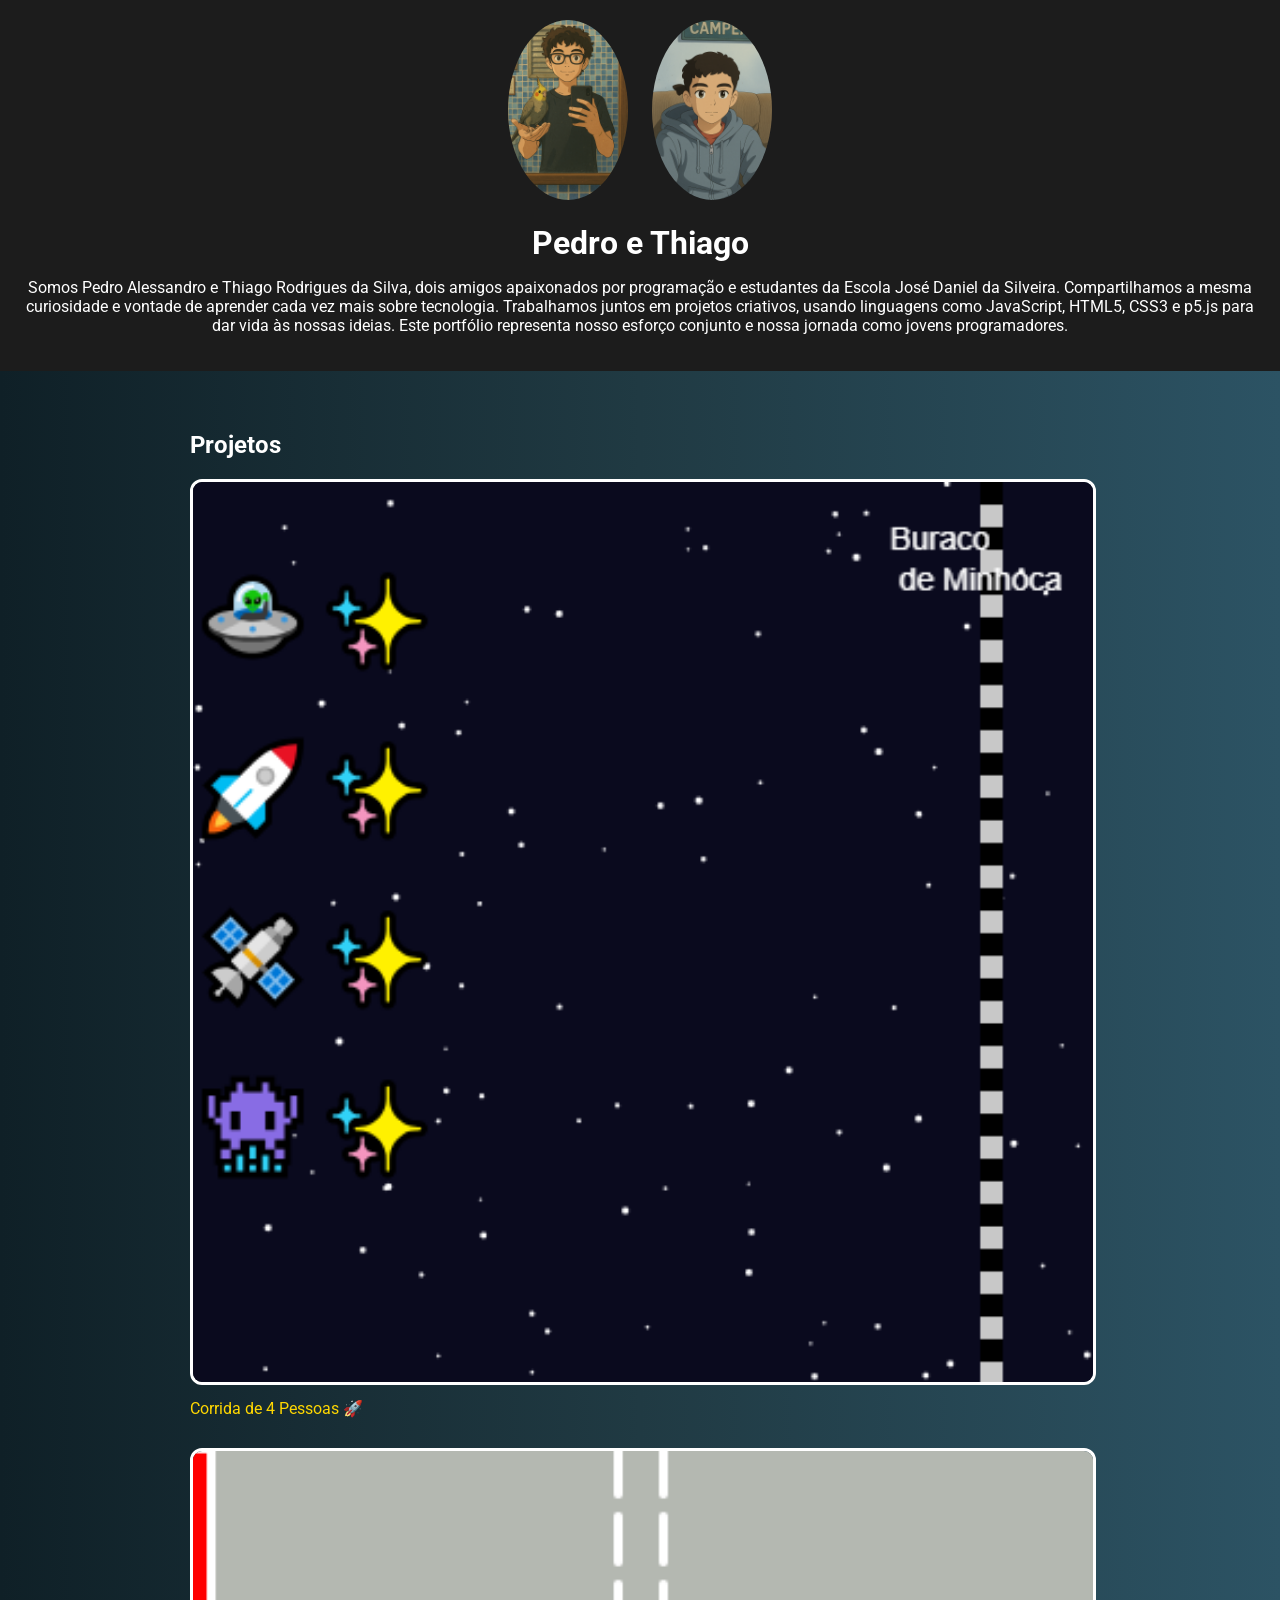
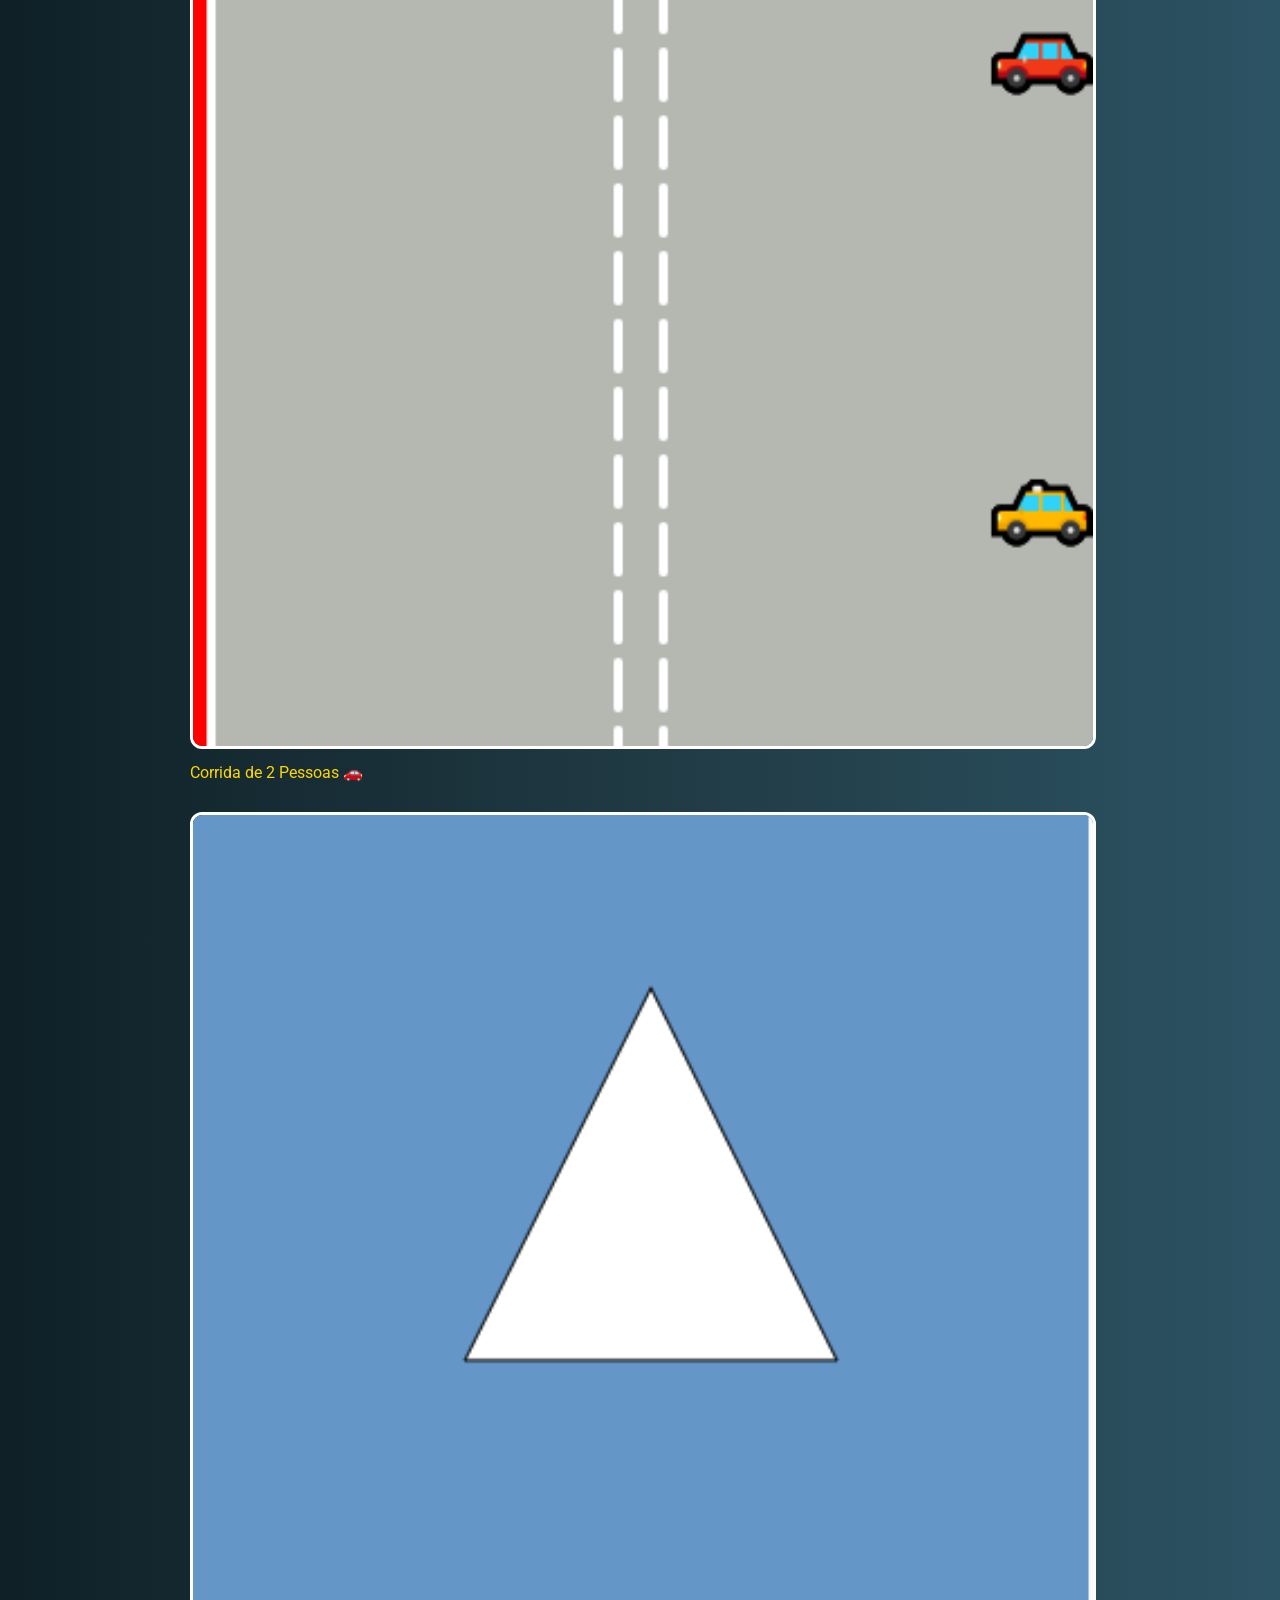
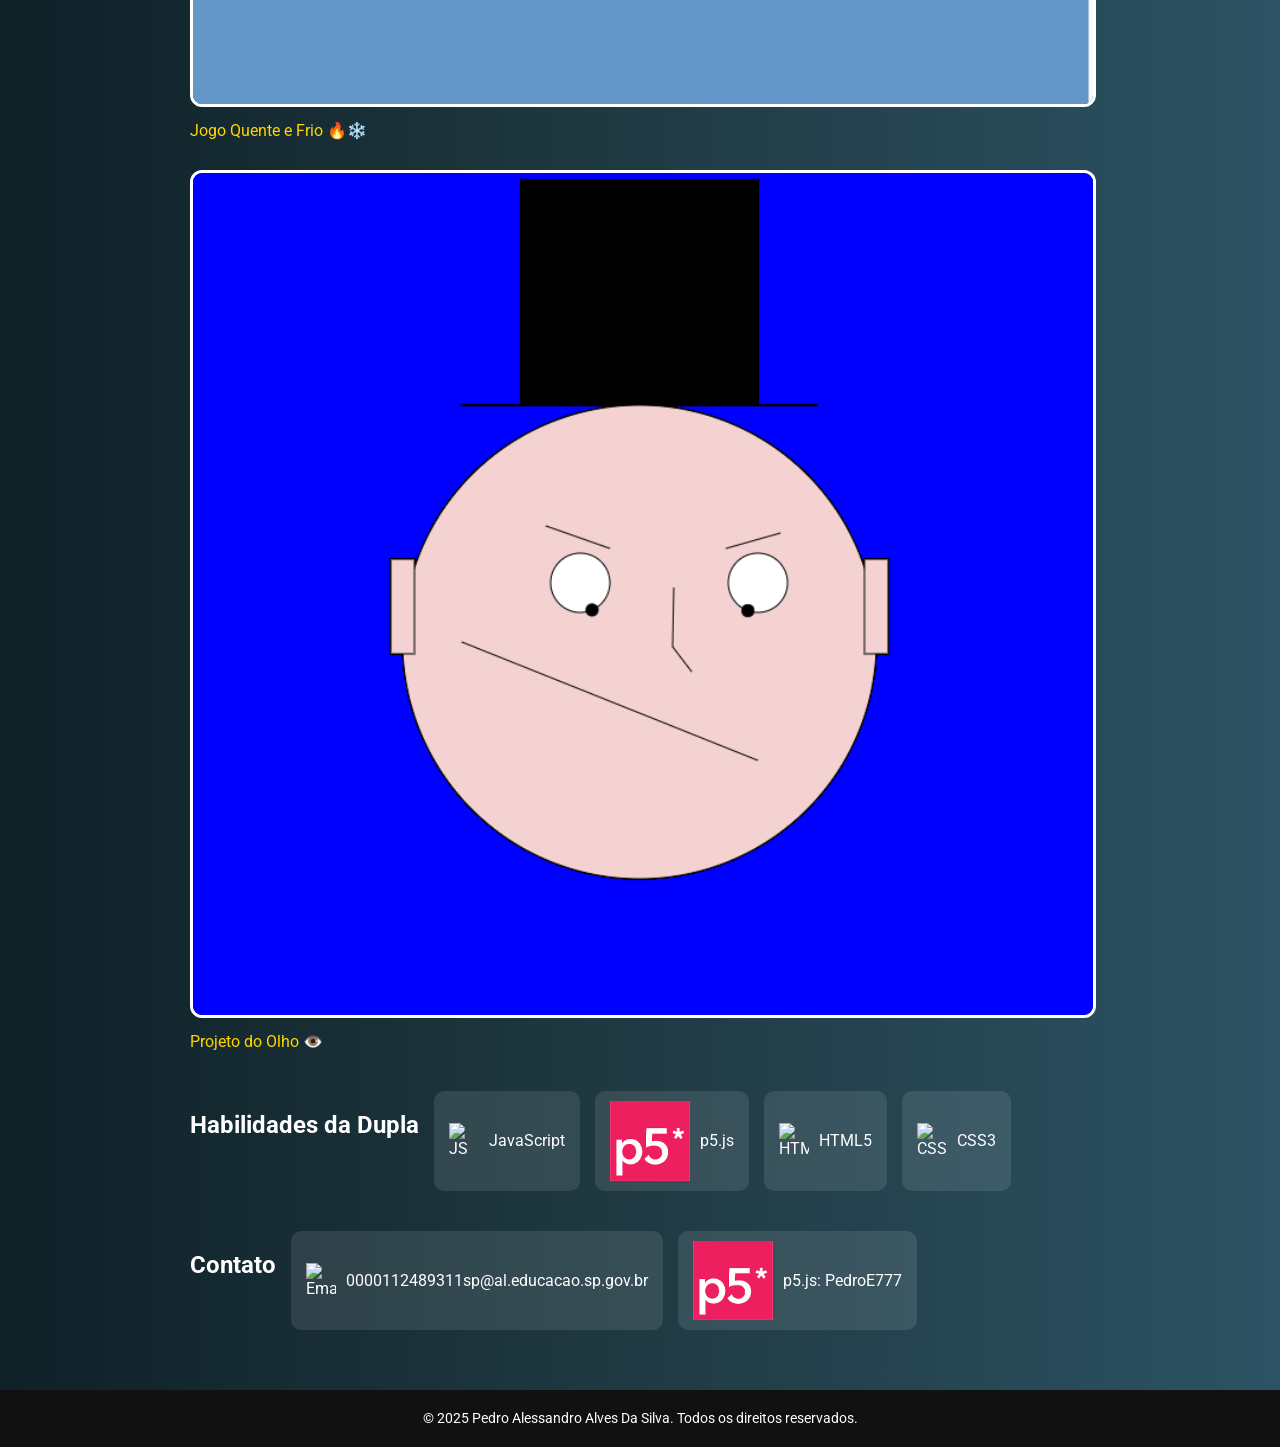
==== index.html @ cb0fa627 "Portifolio Pedro Alessandro e Thiago 2C" ====
<!DOCTYPE html>
<html lang="pt-BR">
<head>
    <meta charset="UTF-8" />
    <meta name="viewport" content="width=device-width, initial-scale=1.0" />
    <title>Portfólio de Pedro Alessandro</title>
    <link href="https://fonts.googleapis.com/css2?family=Roboto:wght@400;700&display=swap" rel="stylesheet" />
    <style>
        body {
            font-family: 'Roboto', sans-serif;
            background: linear-gradient(to right, #0f2027, #203a43, #2c5364);
            margin: 0;
            color: #fff;
        }
        header {
            background-color: #1c1c1c;
            padding: 20px;
            text-align: center;
        }
        header img {
            width: 120px;
            border-radius: 50%;
            margin-bottom: 10px;
        }
        h1 {
            margin: 10px 0 0;
        }
        main {
            max-width: 900px;
            margin: 0 auto;
            padding: 20px;
        }
        section {
            margin-bottom: 40px;
        }
        .projects img {
            width: 100%;
            border-radius: 12px;
            margin-bottom: 10px;
            border: 3px solid #fff;
        }
        .project {
            margin-bottom: 30px;
        }
        .skills, .contact {
            display: flex;
            flex-wrap: wrap;
            gap: 15px;
        }
        .skill, .contact-item {
            display: flex;
            align-items: center;
            background: rgba(255, 255, 255, 0.1);
            padding: 10px 15px;
            border-radius: 10px;
        }
        .skill img, .contact-item img {
            width: 30px;
            margin-right: 10px;
        }
        footer {
            text-align: center;
            padding: 20px;
            background-color: #111;
            font-size: 0.9em;
        }
        a {
            color: #ffd700;
            text-decoration: none;
        }
        a:hover {
            text-decoration: underline;
        }
    </style>
</head>
<body>
    <header>
        <img src="avatar.png" alt="Pedro" style="width: 120px; border-radius: 50%; margin-right: 20px;">
<img src="avatar-thiago.png"style="width: 120px; border-radius: 50%;"><h1 style=\"font-size: 3em;\">Pedro e Thiago</h1>
        <p>Somos Pedro Alessandro e Thiago Rodrigues da Silva, dois amigos apaixonados por programação e estudantes da Escola José Daniel da Silveira. Compartilhamos a mesma curiosidade e vontade de aprender cada vez mais sobre tecnologia. Trabalhamos juntos em projetos criativos, usando linguagens como JavaScript, HTML5, CSS3 e p5.js para dar vida às nossas ideias. Este portfólio representa nosso esforço conjunto e nossa jornada como jovens programadores.</p>
    </header>
    <main>
        <section class="about">
            
        </section>
        <section class="projects">
            <h2>Projetos</h2>
            <div class="project">
                <img src="corrida4.png" alt="Corrida de 4 pessoas">
                <a href="https://editor.p5js.org/PedroE777/sketches/rN4tvM466" target="_blank">Corrida de 4 Pessoas 🚀</a>
            </div>
            <div class="project">
                <img src="corrida2.png" alt="Corrida de 2 pessoas">
                <a href="https://editor.p5js.org/PedroE777/sketches/KEfK9X4N3" target="_blank">Corrida de 2 Pessoas 🚗</a>
            </div>
            <div class="project">
                <img src="quenteefrio.png" alt="Quente e Frio">
                <a href="https://editor.p5js.org/PedroE777/sketches/kUpzhdU5l" target="_blank">Jogo Quente e Frio 🔥❄️</a>
            </div>
            <div class="project">
                <img src="olho.png" alt="Projeto do Olho">
                <a href="https://editor.p5js.org/PedroE777/sketches/rN4tvM466" target="_blank">Projeto do Olho 👁️</a>
            </div>
        </section>
        <section class="skills">
            <h2>Habilidades da Dupla</h2>
            <div class="skill"><img src="https://cdn.jsdelivr.net/gh/devicons/devicon/icons/javascript/javascript-original.svg" alt="JS">JavaScript</div>
            <div class="skill"><img src="p5js-logo.png" alt="Logo do p5.js" style="width: 80px;" alt="p5">p5.js</div>
            <div class="skill"><img src="https://cdn.jsdelivr.net/gh/devicons/devicon/icons/html5/html5-original.svg" alt="HTML5">HTML5</div>
            <div class="skill"><img src="https://cdn.jsdelivr.net/gh/devicons/devicon/icons/css3/css3-original.svg" alt="CSS3">CSS3</div>
        </section>
        <section class="contact">
            <h2>Contato</h2>
            <div class="contact-item"><img src="https://img.icons8.com/ios-filled/50/ffffff/email.png" alt="Email">0000112489311sp@al.educacao.sp.gov.br</div>
            <div class="contact-item"><img src="p5js-logo.png" alt="Logo do p5.js" style="width: 80px;" alt="p5">p5.js: PedroE777</div>
        </section>
    </main>
    <footer>
        © 2025 Pedro Alessandro Alves Da Silva. Todos os direitos reservados.
    </footer>
</body>
</html>
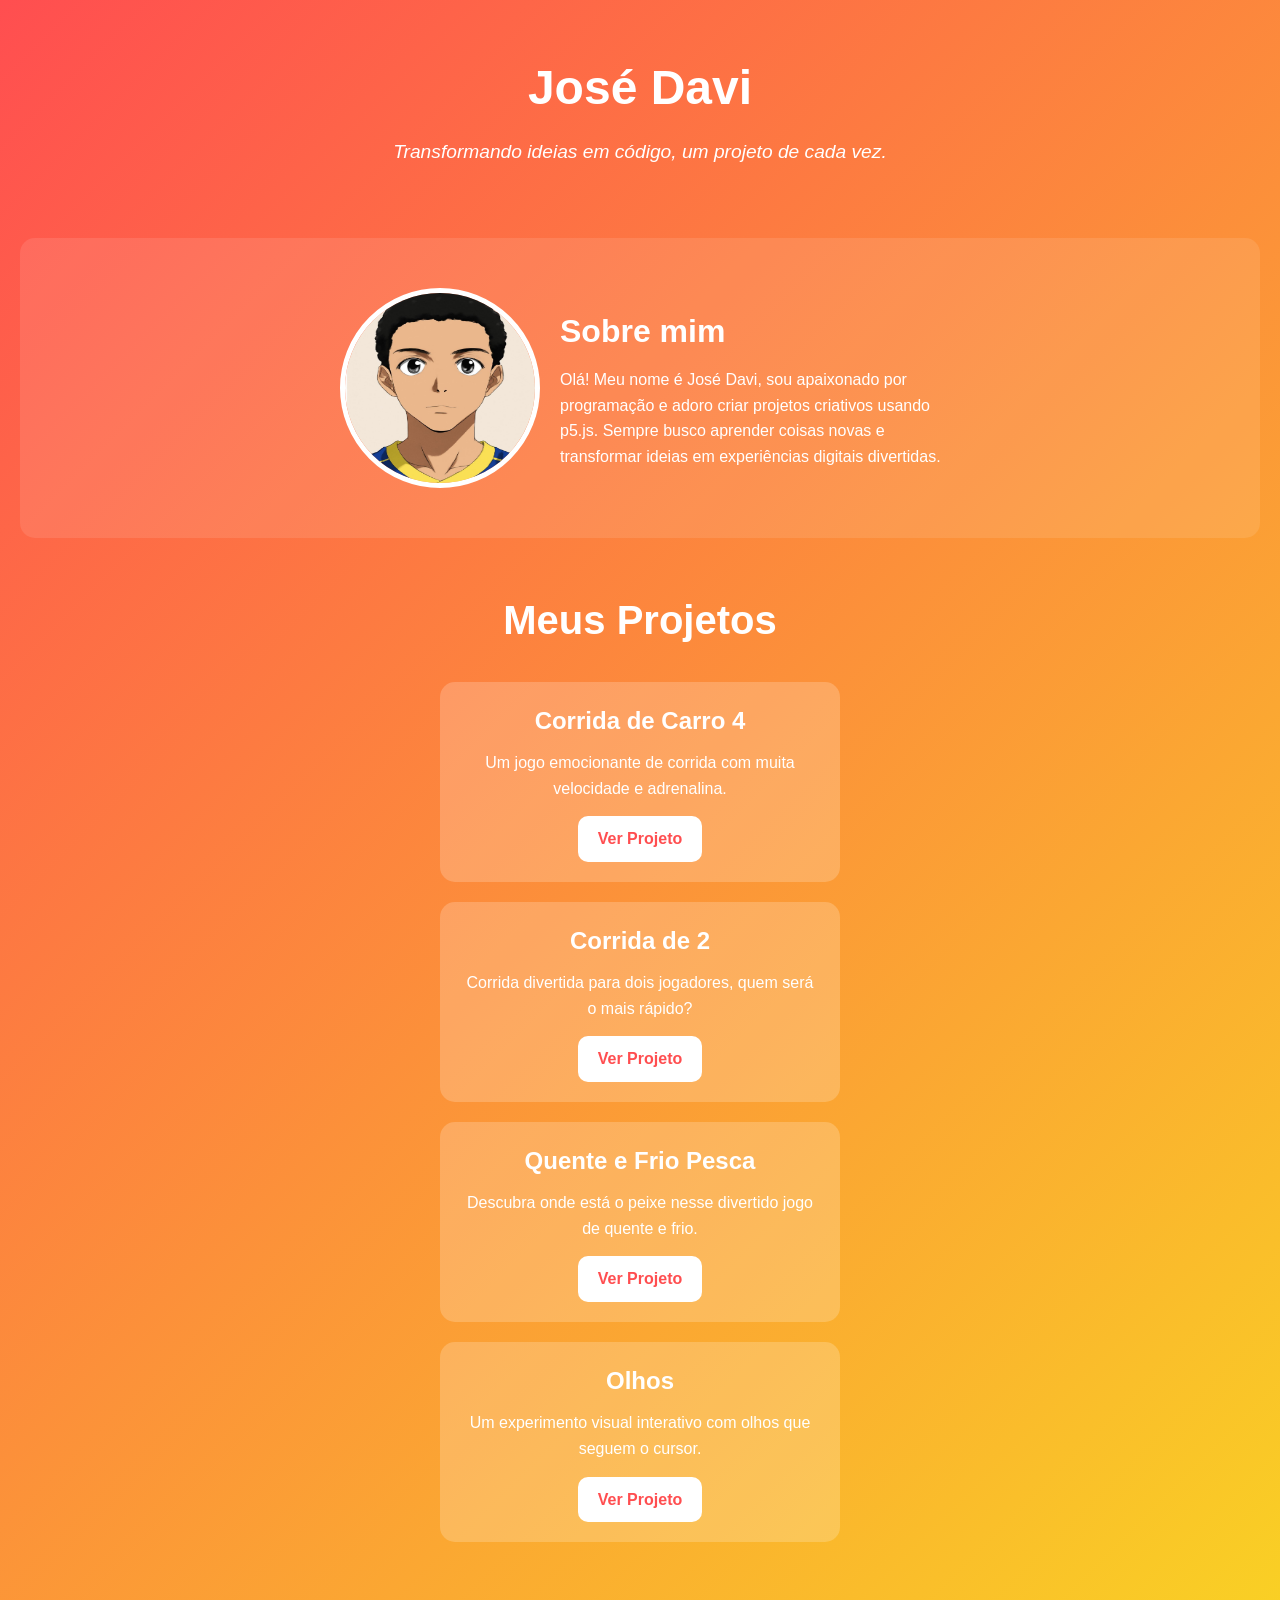
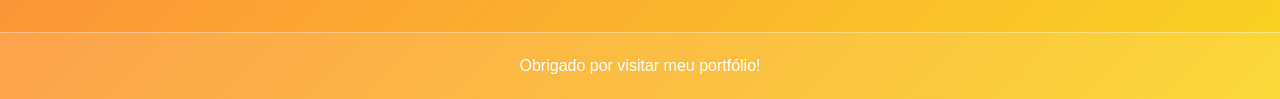
==== commit d68da721: "Add files via upload" ====
--- a/index.html
+++ b/index.html
@@ -1,123 +1,58 @@
-
 <!DOCTYPE html>
 <html lang="pt-BR">
 <head>
-    <meta charset="UTF-8" />
-    <meta name="viewport" content="width=device-width, initial-scale=1.0" />
-    <title>Portfólio de Pedro Alessandro</title>
-    <link href="https://fonts.googleapis.com/css2?family=Roboto:wght@400;700&display=swap" rel="stylesheet" />
-    <style>
-        body {
-            font-family: 'Roboto', sans-serif;
-            background: linear-gradient(to right, #0f2027, #203a43, #2c5364);
-            margin: 0;
-            color: #fff;
-        }
-        header {
-            background-color: #1c1c1c;
-            padding: 20px;
-            text-align: center;
-        }
-        header img {
-            width: 120px;
-            border-radius: 50%;
-            margin-bottom: 10px;
-        }
-        h1 {
-            margin: 10px 0 0;
-        }
-        main {
-            max-width: 900px;
-            margin: 0 auto;
-            padding: 20px;
-        }
-        section {
-            margin-bottom: 40px;
-        }
-        .projects img {
-            width: 100%;
-            border-radius: 12px;
-            margin-bottom: 10px;
-            border: 3px solid #fff;
-        }
-        .project {
-            margin-bottom: 30px;
-        }
-        .skills, .contact {
-            display: flex;
-            flex-wrap: wrap;
-            gap: 15px;
-        }
-        .skill, .contact-item {
-            display: flex;
-            align-items: center;
-            background: rgba(255, 255, 255, 0.1);
-            padding: 10px 15px;
-            border-radius: 10px;
-        }
-        .skill img, .contact-item img {
-            width: 30px;
-            margin-right: 10px;
-        }
-        footer {
-            text-align: center;
-            padding: 20px;
-            background-color: #111;
-            font-size: 0.9em;
-        }
-        a {
-            color: #ffd700;
-            text-decoration: none;
-        }
-        a:hover {
-            text-decoration: underline;
-        }
-    </style>
+  <meta charset="UTF-8">
+  <meta name="viewport" content="width=device-width, initial-scale=1">
+  <title>Portfólio José Davi</title>
+  <link rel="stylesheet" href="style.css">
 </head>
 <body>
-    <header>
-        <img src="avatar.png" alt="Pedro" style="width: 120px; border-radius: 50%; margin-right: 20px;">
-<img src="avatar-thiago.png"style="width: 120px; border-radius: 50%;"><h1 style=\"font-size: 3em;\">Pedro e Thiago</h1>
-        <p>Somos Pedro Alessandro e Thiago Rodrigues da Silva, dois amigos apaixonados por programação e estudantes da Escola José Daniel da Silveira. Compartilhamos a mesma curiosidade e vontade de aprender cada vez mais sobre tecnologia. Trabalhamos juntos em projetos criativos, usando linguagens como JavaScript, HTML5, CSS3 e p5.js para dar vida às nossas ideias. Este portfólio representa nosso esforço conjunto e nossa jornada como jovens programadores.</p>
-    </header>
-    <main>
-        <section class="about">
-            
-        </section>
-        <section class="projects">
-            <h2>Projetos</h2>
-            <div class="project">
-                <img src="corrida4.png" alt="Corrida de 4 pessoas">
-                <a href="https://editor.p5js.org/PedroE777/sketches/rN4tvM466" target="_blank">Corrida de 4 Pessoas 🚀</a>
-            </div>
-            <div class="project">
-                <img src="corrida2.png" alt="Corrida de 2 pessoas">
-                <a href="https://editor.p5js.org/PedroE777/sketches/KEfK9X4N3" target="_blank">Corrida de 2 Pessoas 🚗</a>
-            </div>
-            <div class="project">
-                <img src="quenteefrio.png" alt="Quente e Frio">
-                <a href="https://editor.p5js.org/PedroE777/sketches/kUpzhdU5l" target="_blank">Jogo Quente e Frio 🔥❄️</a>
-            </div>
-            <div class="project">
-                <img src="olho.png" alt="Projeto do Olho">
-                <a href="https://editor.p5js.org/PedroE777/sketches/rN4tvM466" target="_blank">Projeto do Olho 👁️</a>
-            </div>
-        </section>
-        <section class="skills">
-            <h2>Habilidades da Dupla</h2>
-            <div class="skill"><img src="https://cdn.jsdelivr.net/gh/devicons/devicon/icons/javascript/javascript-original.svg" alt="JS">JavaScript</div>
-            <div class="skill"><img src="p5js-logo.png" alt="Logo do p5.js" style="width: 80px;" alt="p5">p5.js</div>
-            <div class="skill"><img src="https://cdn.jsdelivr.net/gh/devicons/devicon/icons/html5/html5-original.svg" alt="HTML5">HTML5</div>
-            <div class="skill"><img src="https://cdn.jsdelivr.net/gh/devicons/devicon/icons/css3/css3-original.svg" alt="CSS3">CSS3</div>
-        </section>
-        <section class="contact">
-            <h2>Contato</h2>
-            <div class="contact-item"><img src="https://img.icons8.com/ios-filled/50/ffffff/email.png" alt="Email">0000112489311sp@al.educacao.sp.gov.br</div>
-            <div class="contact-item"><img src="p5js-logo.png" alt="Logo do p5.js" style="width: 80px;" alt="p5">p5.js: PedroE777</div>
-        </section>
-    </main>
-    <footer>
-        © 2025 Pedro Alessandro Alves Da Silva. Todos os direitos reservados.
-    </footer>
+
+  <header>
+    <h1>José Davi</h1>
+    <p>Transformando ideias em código, um projeto de cada vez.</p>
+  </header>
+
+  <section class="perfil">
+    <img src="avatar.jpg" alt="Avatar de José Davi">
+    <div>
+      <h2>Sobre mim</h2>
+      <p>Olá! Meu nome é José Davi, sou apaixonado por programação e adoro criar projetos criativos usando p5.js. Sempre busco aprender coisas novas e transformar ideias em experiências digitais divertidas.</p>
+    </div>
+  </section>
+
+  <section class="projetos">
+    <h2>Meus Projetos</h2>
+
+    <div class="card">
+      <h3>Corrida de Carro 4</h3>
+      <p>Um jogo emocionante de corrida com muita velocidade e adrenalina.</p>
+      <a href="https://editor.p5js.org/jose898/full/A1sQAXhAf" target="_blank">Ver Projeto</a>
+    </div>
+
+    <div class="card">
+      <h3>Corrida de 2</h3>
+      <p>Corrida divertida para dois jogadores, quem será o mais rápido?</p>
+      <a href="https://editor.p5js.org/jose898/full/e5fO6BFsn" target="_blank">Ver Projeto</a>
+    </div>
+
+    <div class="card">
+      <h3>Quente e Frio Pesca</h3>
+      <p>Descubra onde está o peixe nesse divertido jogo de quente e frio.</p>
+      <a href="https://editor.p5js.org/jose898/full/w2EwOn_fTf" target="_blank">Ver Projeto</a>
+    </div>
+
+    <div class="card">
+      <h3>Olhos</h3>
+      <p>Um experimento visual interativo com olhos que seguem o cursor.</p>
+      <a href="https://editor.p5js.org/jose898/full/KGaPdEGRL" target="_blank">Ver Projeto</a>
+    </div>
+
+  </section>
+
+  <footer>
+    <p>Obrigado por visitar meu portfólio!</p>
+  </footer>
+
 </body>
 </html>
--- a/style.css
+++ b/style.css
@@ -0,0 +1,111 @@
+* {
+  margin: 0;
+  padding: 0;
+  box-sizing: border-box;
+}
+
+body {
+  font-family: 'Arial', sans-serif;
+  background: linear-gradient(135deg, #ff4e50, #f9d423);
+  color: #fff;
+  line-height: 1.6;
+}
+
+header {
+  text-align: center;
+  padding: 50px 20px;
+}
+
+header h1 {
+  font-size: 3em;
+  margin-bottom: 10px;
+}
+
+header p {
+  font-size: 1.2em;
+  font-style: italic;
+}
+
+.perfil {
+  display: flex;
+  flex-wrap: wrap;
+  align-items: center;
+  justify-content: center;
+  padding: 30px 20px;
+  background: rgba(255, 255, 255, 0.1);
+  margin: 20px;
+  border-radius: 15px;
+}
+
+.perfil img {
+  width: 200px;
+  height: 200px;
+  border-radius: 50%;
+  border: 5px solid #fff;
+  margin: 20px;
+}
+
+.perfil div {
+  max-width: 400px;
+}
+
+.perfil h2 {
+  font-size: 2em;
+  margin-bottom: 10px;
+}
+
+.projetos {
+  padding: 30px 20px;
+  text-align: center;
+}
+
+.projetos h2 {
+  font-size: 2.5em;
+  margin-bottom: 30px;
+}
+
+.card {
+  background: rgba(255, 255, 255, 0.2);
+  margin: 20px auto;
+  padding: 20px;
+  border-radius: 15px;
+  max-width: 400px;
+  transition: transform 0.3s ease;
+}
+
+.card:hover {
+  transform: scale(1.05);
+}
+
+.card h3 {
+  font-size: 1.5em;
+  margin-bottom: 10px;
+}
+
+.card p {
+  margin-bottom: 15px;
+}
+
+.card a {
+  display: inline-block;
+  padding: 10px 20px;
+  background: #fff;
+  color: #ff4e50;
+  text-decoration: none;
+  border-radius: 10px;
+  font-weight: bold;
+  transition: background 0.3s ease;
+}
+
+.card a:hover {
+  background: #f9d423;
+  color: #fff;
+}
+
+footer {
+  text-align: center;
+  padding: 20px;
+  background: rgba(255, 255, 255, 0.1);
+  margin-top: 40px;
+  border-top: 1px solid rgba(255, 255, 255, 0.3);
+}
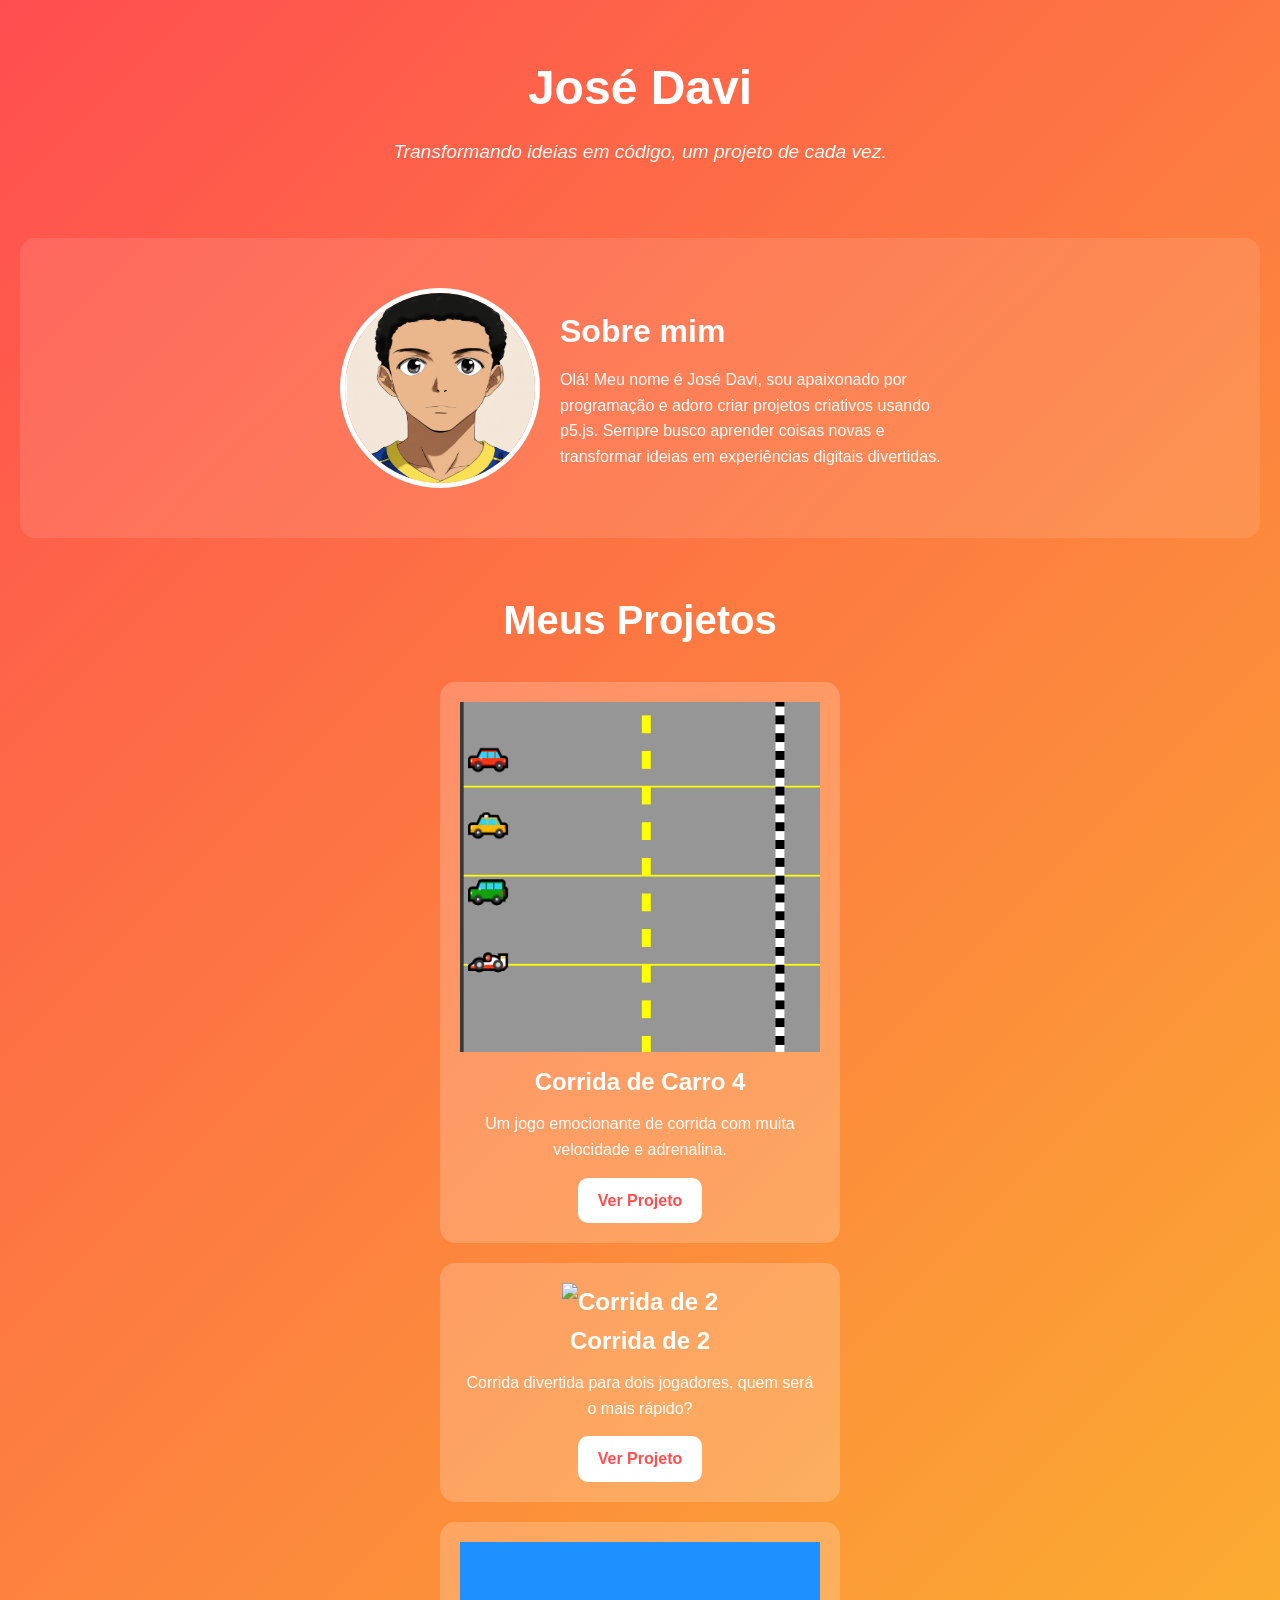
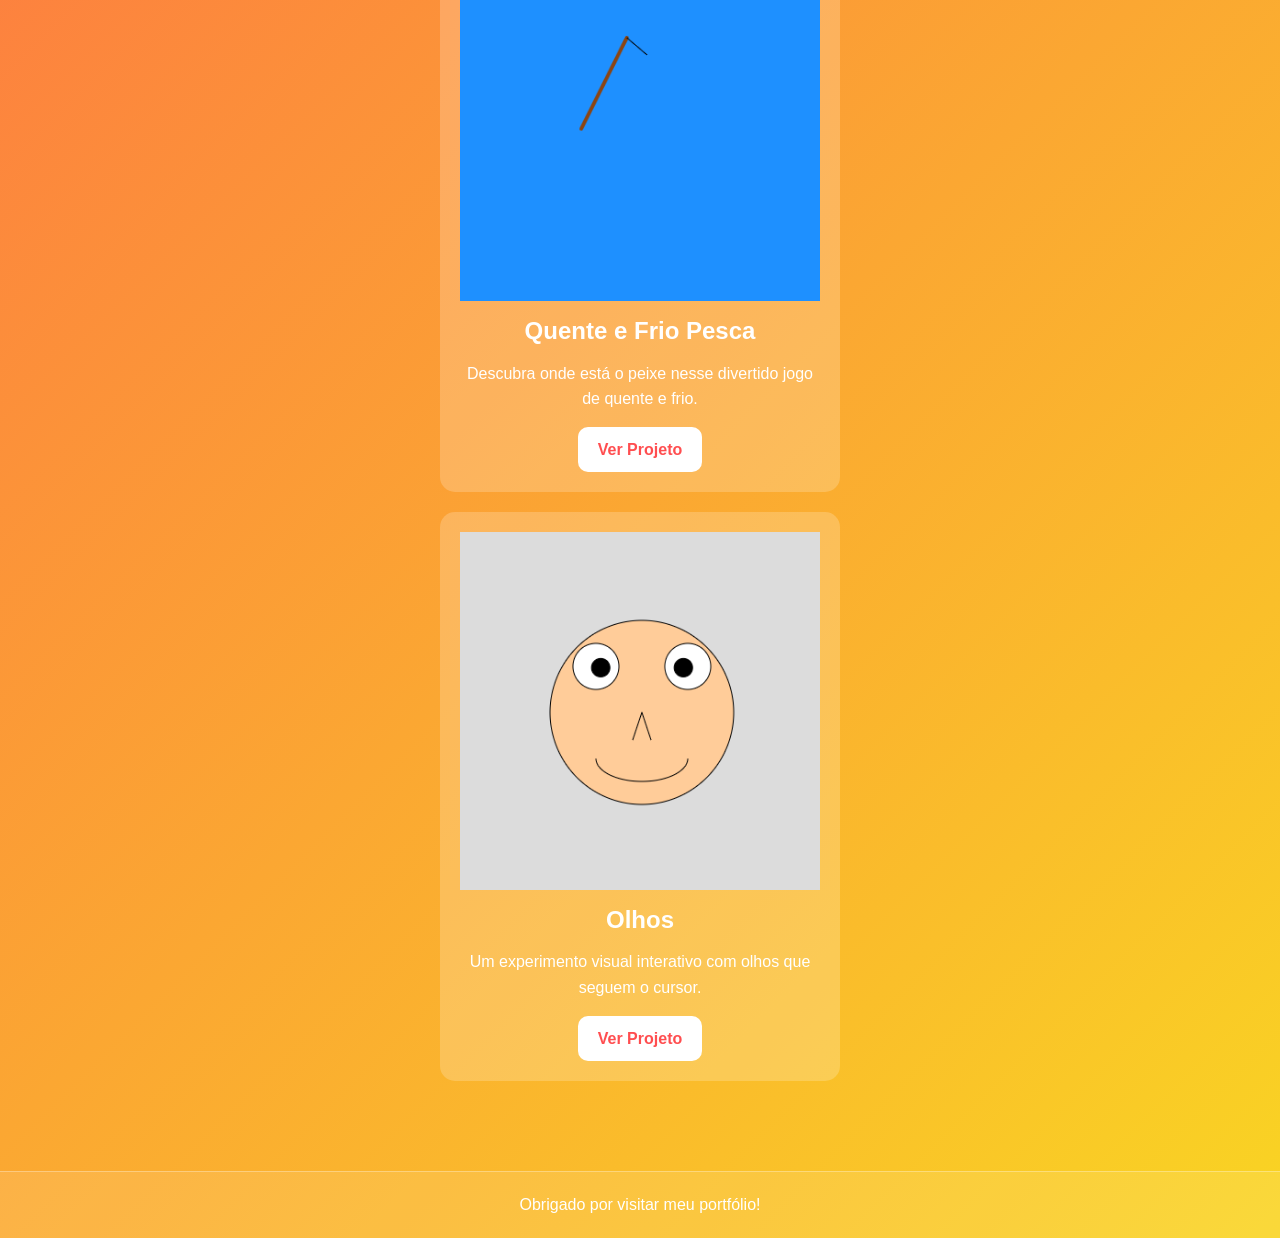
==== commit 429c98d1: "Add files via upload" ====
--- a/index.html
+++ b/index.html
@@ -25,25 +25,25 @@
     <h2>Meus Projetos</h2>
 
     <div class="card">
-      <h3>Corrida de Carro 4</h3>
+      <h3><img src="CARROS_4.png" alt="Corrida de Carro 4" style="width: 100%; max-width: 400px;"><br>Corrida de Carro 4</h3>
       <p>Um jogo emocionante de corrida com muita velocidade e adrenalina.</p>
       <a href="https://editor.p5js.org/jose898/full/A1sQAXhAf" target="_blank">Ver Projeto</a>
     </div>
 
     <div class="card">
-      <h3>Corrida de 2</h3>
+      <h3><img src="corrida_de_2.png" alt="Corrida de 2" style="width: 100%; max-width: 400px;"><br>Corrida de 2</h3>
       <p>Corrida divertida para dois jogadores, quem será o mais rápido?</p>
       <a href="https://editor.p5js.org/jose898/full/e5fO6BFsn" target="_blank">Ver Projeto</a>
     </div>
 
     <div class="card">
-      <h3>Quente e Frio Pesca</h3>
+      <h3><img src="quente_e_frio_pesca.png" alt="Quente e Frio Pesca" style="width: 100%; max-width: 400px;"><br>Quente e Frio Pesca</h3>
       <p>Descubra onde está o peixe nesse divertido jogo de quente e frio.</p>
       <a href="https://editor.p5js.org/jose898/full/w2EwOn_fTf" target="_blank">Ver Projeto</a>
     </div>
 
     <div class="card">
-      <h3>Olhos</h3>
+      <h3><img src="olhos.png" alt="Olhos" style="width: 100%; max-width: 400px;"><br>Olhos</h3>
       <p>Um experimento visual interativo com olhos que seguem o cursor.</p>
       <a href="https://editor.p5js.org/jose898/full/KGaPdEGRL" target="_blank">Ver Projeto</a>
     </div>
